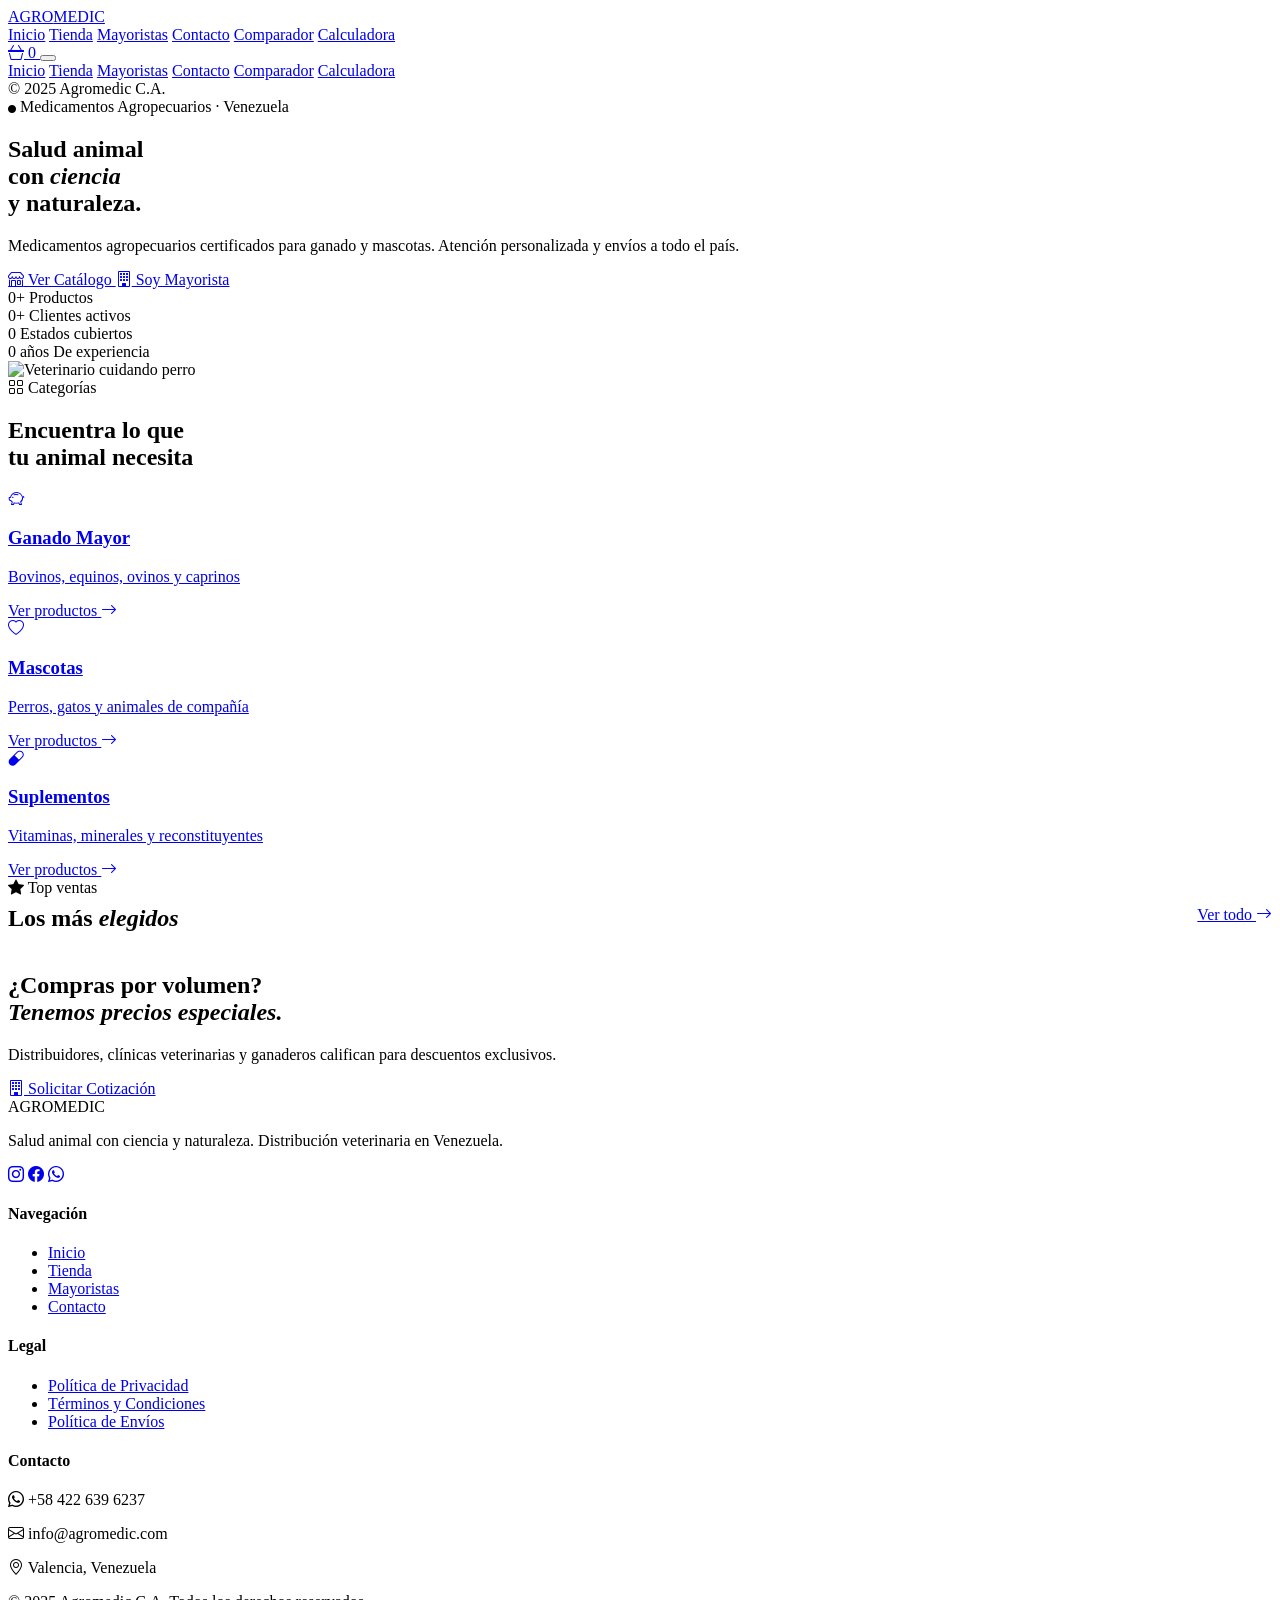
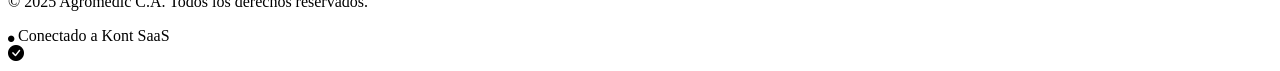
==== index.html @ 15a4a70e "Add files via upload" ====
<!DOCTYPE html>
<html lang="es">
<head>
  <meta charset="UTF-8">
  <meta name="viewport" content="width=device-width, initial-scale=1.0">
  <meta name="description" content="Agromedic — Veterinaria y productos agropecuarios de calidad. Envíos a todo Venezuela.">
  <title>AGROMEDIC — Salud Animal con Ciencia</title>

  <link rel="preconnect" href="https://fonts.googleapis.com">
  <link rel="preconnect" href="https://fonts.gstatic.com" crossorigin>
  <link rel="stylesheet" href="css/main.css">
  <link rel="stylesheet" href="https://cdn.jsdelivr.net/npm/bootstrap-icons@1.11.3/font/bootstrap-icons.min.css">
</head>
<body>

<header class="header" id="header">
  <div class="contenedor header__inner">
    <a href="index.html" class="header__logo">
      <span class="header__logo-dot"></span>AGRO<span>MEDIC</span>
    </a>

    <nav class="nav" aria-label="Navegación principal">
      <a href="index.html"   class="nav__link">Inicio</a>
      <a href="tienda.html"  class="nav__link">Tienda</a>
      <a href="mayoristas.html" class="nav__link">Mayoristas</a>
      <a href="contacto.html"   class="nav__link">Contacto</a>
      <a href="comparador.html"   class="nav__link">Comparador</a>
      <a href="calculadora.html"   class="nav__link">Calculadora</a>
    </nav>

    <div class="header__acciones">
      <a href="carrito.html" class="btn-carrito" aria-label="Ver carrito">
        <i class="bi bi-basket3"></i>
        <span class="contador-carrito" id="contador-carrito">0</span>
      </a>
      <button class="btn-menu" id="btn-menu" aria-label="Menú" aria-expanded="false">
        <span class="btn-menu__line"></span>
        <span class="btn-menu__line"></span>
        <span class="btn-menu__line"></span>
      </button>
    </div>
  </div>
</header>

<div class="nav-drawer" id="nav-drawer" role="dialog" aria-modal="true">
  <div class="nav-drawer__overlay"></div>
  <div class="nav-drawer__panel">
    <a href="index.html"      class="nav-drawer__link">Inicio</a>
    <a href="tienda.html"     class="nav-drawer__link">Tienda</a>
    <a href="mayoristas.html" class="nav-drawer__link">Mayoristas</a>
    <a href="contacto.html"   class="nav-drawer__link">Contacto</a>
    <a href="comparador.html"   class="nav-drawer__link">Comparador</a>
    <a href="calculadora.html"   class="nav-drawer__link">Calculadora</a>
    <div class="nav-drawer__footer">© 2025 Agromedic C.A.</div>
  </div>
</div>

<main>

  <section class="hero section">
    <div class="contenedor hero__content">
      
      <div class="hero__info">
        <div class="hero__tag">
          <i class="bi bi-circle-fill" style="font-size:0.5rem"></i>
          Medicamentos Agropecuarios · Venezuela
        </div>

        <h1 class="hero__titulo">
          Salud animal<br>con <em class="text-lime">ciencia</em><br>y naturaleza.
        </h1>

        <p class="hero__desc">
          Medicamentos agropecuarios certificados para ganado y mascotas.
          Atención personalizada y envíos a todo el país.
        </p>

        <div class="hero__ctas">
          <a href="tienda.html" class="btn btn-primary btn-xl">
            <i class="bi bi-shop"></i> Ver Catálogo
          </a>
          <a href="mayoristas.html" class="btn btn-secondary btn-xl">
            <i class="bi bi-building"></i> Soy Mayorista
          </a>
        </div>

        <div class="hero__stats">
          <div class="hero__stat-item">
            <span class="hero__stat-num" data-target="500" data-suffix="+">0+</span>
            <span class="hero__stat-label">Productos</span>
          </div>
          <div class="hero__stat-item">
            <span class="hero__stat-num" data-target="2000" data-suffix="+">0+</span>
            <span class="hero__stat-label">Clientes activos</span>
          </div>
          <div class="hero__stat-item">
            <span class="hero__stat-num" data-target="23" data-suffix="">0</span>
            <span class="hero__stat-label">Estados cubiertos</span>
          </div>
          <div class="hero__stat-item">
            <span class="hero__stat-num" data-target="5" data-suffix=" años">0 años</span>
            <span class="hero__stat-label">De experiencia</span>
          </div>
        </div>
      </div> 
      <div class="hero__visual">
        <img src="img/pexels-matheus-lara-1785960246-31026881.jpg" alt="Veterinario cuidando perro" class="hero__img">
      </div>
      </div>
  </section>

  <section class="section">
    <div class="contenedor">
      <div class="section__header text-center">
        <span class="section__tag"><i class="bi bi-grid"></i> Categorías</span>
        <h2>Encuentra lo que<br>tu animal necesita</h2>
      </div>

      <div class="categorias-grid">
        <a href="tienda.html?categoria=ganado" class="categoria-card">
          <div class="categoria-card__bg"></div>
          <i class="bi bi-piggy-bank categoria-card__icon" aria-hidden="true"></i>
          <div class="categoria-card__content">
            <h3 class="categoria-card__titulo">Ganado Mayor</h3>
            <p class="categoria-card__subtitulo">Bovinos, equinos, ovinos y caprinos</p>
            <span class="categoria-card__arrow">
              Ver productos <i class="bi bi-arrow-right"></i>
            </span>
          </div>
        </a>

        <a href="tienda.html?categoria=mascotas" class="categoria-card">
          <div class="categoria-card__bg"></div>
          <i class="bi bi-heart categoria-card__icon" aria-hidden="true"></i>
          <div class="categoria-card__content">
            <h3 class="categoria-card__titulo">Mascotas</h3>
            <p class="categoria-card__subtitulo">Perros, gatos y animales de compañía</p>
            <span class="categoria-card__arrow">
              Ver productos <i class="bi bi-arrow-right"></i>
            </span>
          </div>
        </a>

        <a href="tienda.html?tipo=suplemento" class="categoria-card">
          <div class="categoria-card__bg"></div>
          <i class="bi bi-capsule categoria-card__icon" aria-hidden="true"></i>
          <div class="categoria-card__content">
            <h3 class="categoria-card__titulo">Suplementos</h3>
            <p class="categoria-card__subtitulo">Vitaminas, minerales y reconstituyentes</p>
            <span class="categoria-card__arrow">
              Ver productos <i class="bi bi-arrow-right"></i>
            </span>
          </div>
        </a>
      </div>
    </div>
  </section>

  <section class="section">
    <div class="contenedor">
      <div class="section__header" style="display:flex;align-items:center;justify-content:space-between;flex-wrap:wrap;gap:1rem">
        <div>
          <span class="section__tag"><i class="bi bi-star-fill"></i> Top ventas</span>
          <h2 style="margin-top:.5rem">Los más <em class="text-lime">elegidos</em></h2>
        </div>
        <a href="tienda.html" class="btn btn-secondary">
          Ver todo <i class="bi bi-arrow-right"></i>
        </a>
      </div>

      <div class="productos-grid" id="productos-destacados-grid">
        <div class="tarjeta-skeleton"><div class="tarjeta-skeleton__img skeleton"></div><div class="tarjeta-skeleton__body"><div class="tarjeta-skeleton__title skeleton"></div><div class="tarjeta-skeleton__desc1 skeleton"></div><div class="tarjeta-skeleton__price skeleton"></div></div></div>
        <div class="tarjeta-skeleton"><div class="tarjeta-skeleton__img skeleton"></div><div class="tarjeta-skeleton__body"><div class="tarjeta-skeleton__title skeleton"></div><div class="tarjeta-skeleton__desc1 skeleton"></div><div class="tarjeta-skeleton__price skeleton"></div></div></div>
        <div class="tarjeta-skeleton"><div class="tarjeta-skeleton__img skeleton"></div><div class="tarjeta-skeleton__body"><div class="tarjeta-skeleton__title skeleton"></div><div class="tarjeta-skeleton__desc1 skeleton"></div><div class="tarjeta-skeleton__price skeleton"></div></div></div>
        <div class="tarjeta-skeleton"><div class="tarjeta-skeleton__img skeleton"></div><div class="tarjeta-skeleton__body"><div class="tarjeta-skeleton__title skeleton"></div><div class="tarjeta-skeleton__desc1 skeleton"></div><div class="tarjeta-skeleton__price skeleton"></div></div></div>
      </div>
    </div>
  </section>

  <section class="section">
    <div class="contenedor">
      <div class="banner-cta">
        <div class="banner-cta__content">
          <h2 class="banner-cta__titulo">¿Compras por volumen?<br><em class="text-lime">Tenemos precios especiales.</em></h2>
          <p class="banner-cta__desc">Distribuidores, clínicas veterinarias y ganaderos califican para descuentos exclusivos.</p>
        </div>
        <a href="mayoristas.html" class="btn btn-primary btn-lg" style="flex-shrink:0">
          <i class="bi bi-building"></i> Solicitar Cotización
        </a>
      </div>
    </div>
  </section>

</main>

<footer class="footer">
  <div class="contenedor footer__grid">
    <div>
      <div class="footer__logo">AGRO<span style="color:var(--c-cream)">MEDIC</span></div>
      <p class="footer__desc">Salud animal con ciencia y naturaleza. Distribución veterinaria en Venezuela.</p>
      <div class="footer__social">
        <a href="#" class="footer__social-link" aria-label="Instagram"><i class="bi bi-instagram"></i></a>
        <a href="#" class="footer__social-link" aria-label="Facebook"><i class="bi bi-facebook"></i></a>
        <a href="https://wa.me/584226396237" class="footer__social-link" aria-label="WhatsApp"><i class="bi bi-whatsapp"></i></a>
      </div>
    </div>

    <div>
      <h4 class="footer__col-title">Navegación</h4>
      <ul class="footer__links">
        <li><a href="index.html">Inicio</a></li>
        <li><a href="tienda.html">Tienda</a></li>
        <li><a href="mayoristas.html">Mayoristas</a></li>
        <li><a href="contacto.html">Contacto</a></li>
      </ul>
    </div>

    <div>
      <h4 class="footer__col-title">Legal</h4>
      <ul class="footer__links">
        <li><a href="#">Política de Privacidad</a></li>
        <li><a href="#">Términos y Condiciones</a></li>
        <li><a href="#">Política de Envíos</a></li>
      </ul>
    </div>

    <div>
      <h4 class="footer__col-title">Contacto</h4>
      <p class="footer__contact-item"><i class="bi bi-whatsapp"></i> +58 422 639 6237</p>
      <p class="footer__contact-item"><i class="bi bi-envelope"></i> info@agromedic.com</p>
      <p class="footer__contact-item"><i class="bi bi-geo-alt"></i> Valencia, Venezuela</p>
    </div>
  </div>

  <div class="footer__bottom">
    <p class="footer__copy">© 2025 Agromedic C.A. Todos los derechos reservados.</p>
    <span class="footer__badge"><i class="bi bi-circle-fill" style="font-size:.4rem"></i> Conectado a Kont SaaS</span>
  </div>
</footer>

<div class="toast" id="toast-global" role="alert" aria-live="polite">
  <i class="bi bi-check-circle-fill toast__icon" id="toast-icono"></i>
  <span class="toast__texto" id="toast-texto"></span>
</div>

<script src="js/app.js"></script>
</body>
</html>
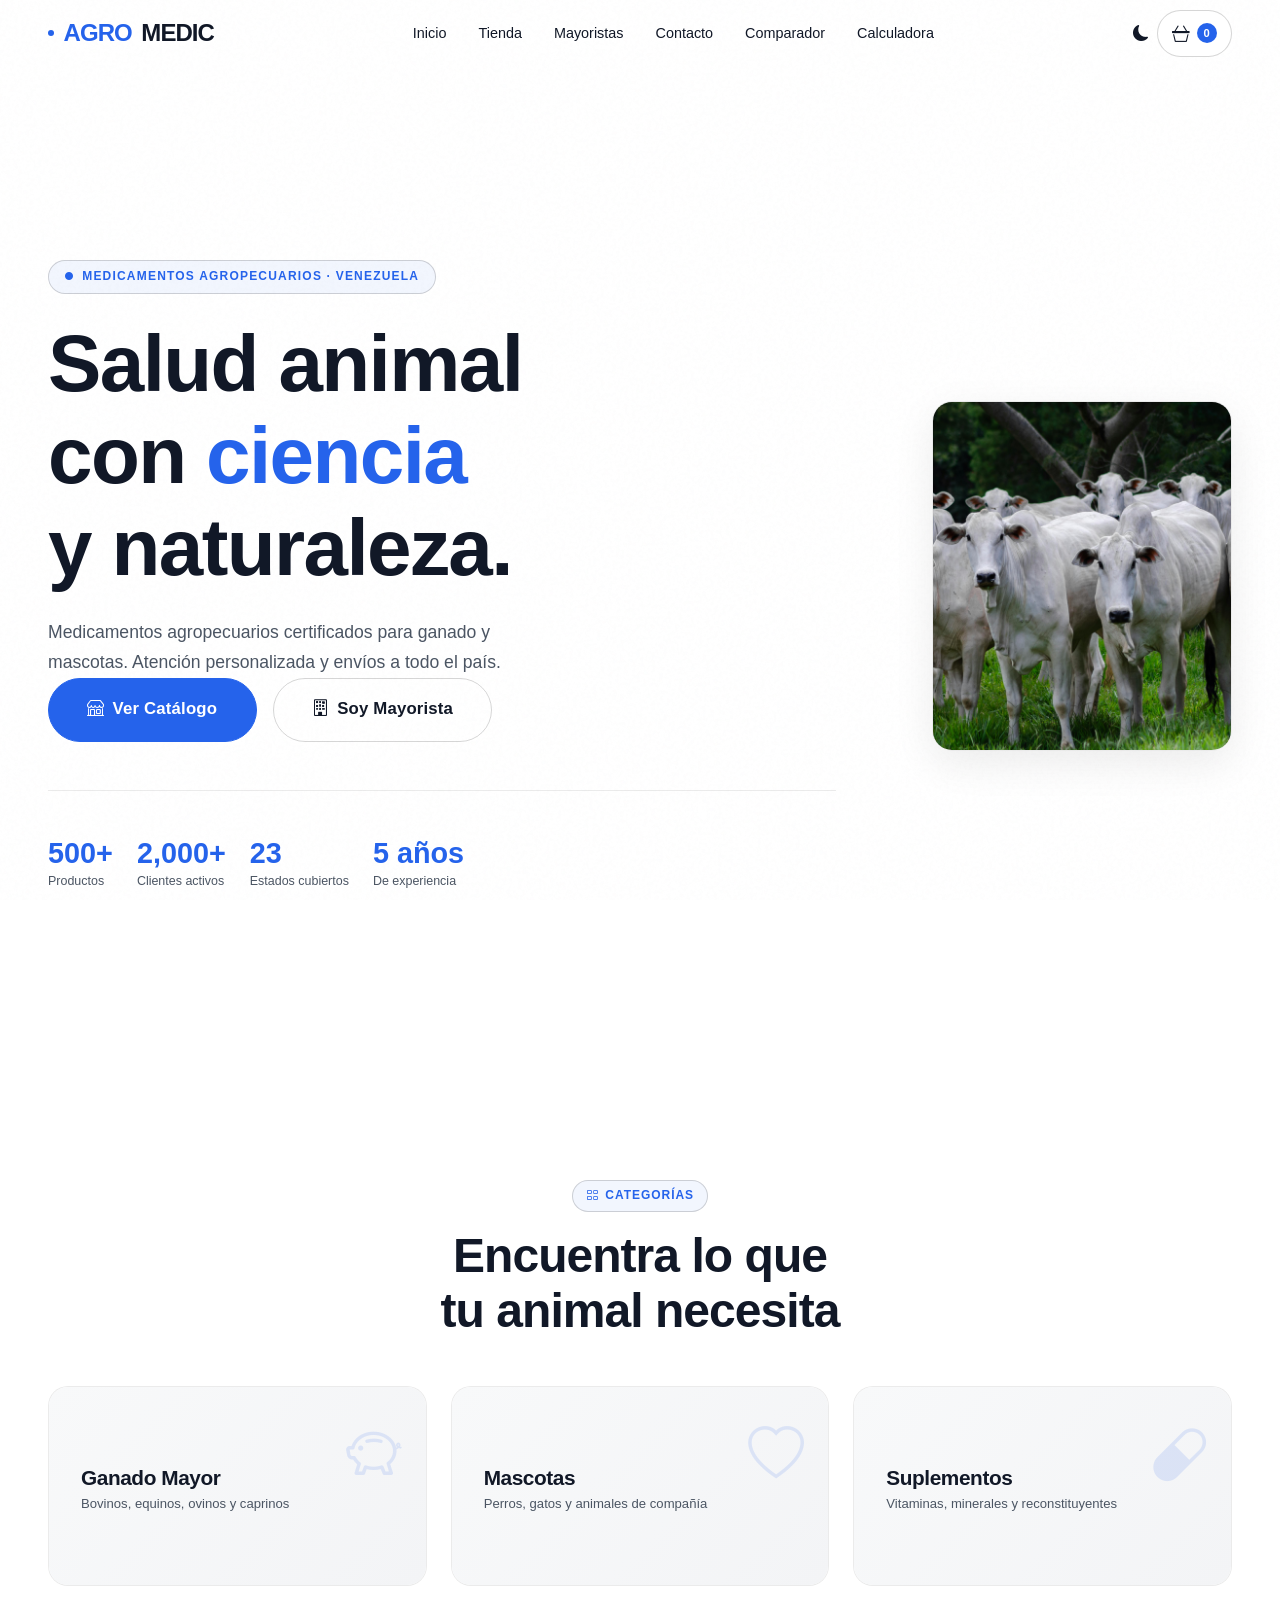
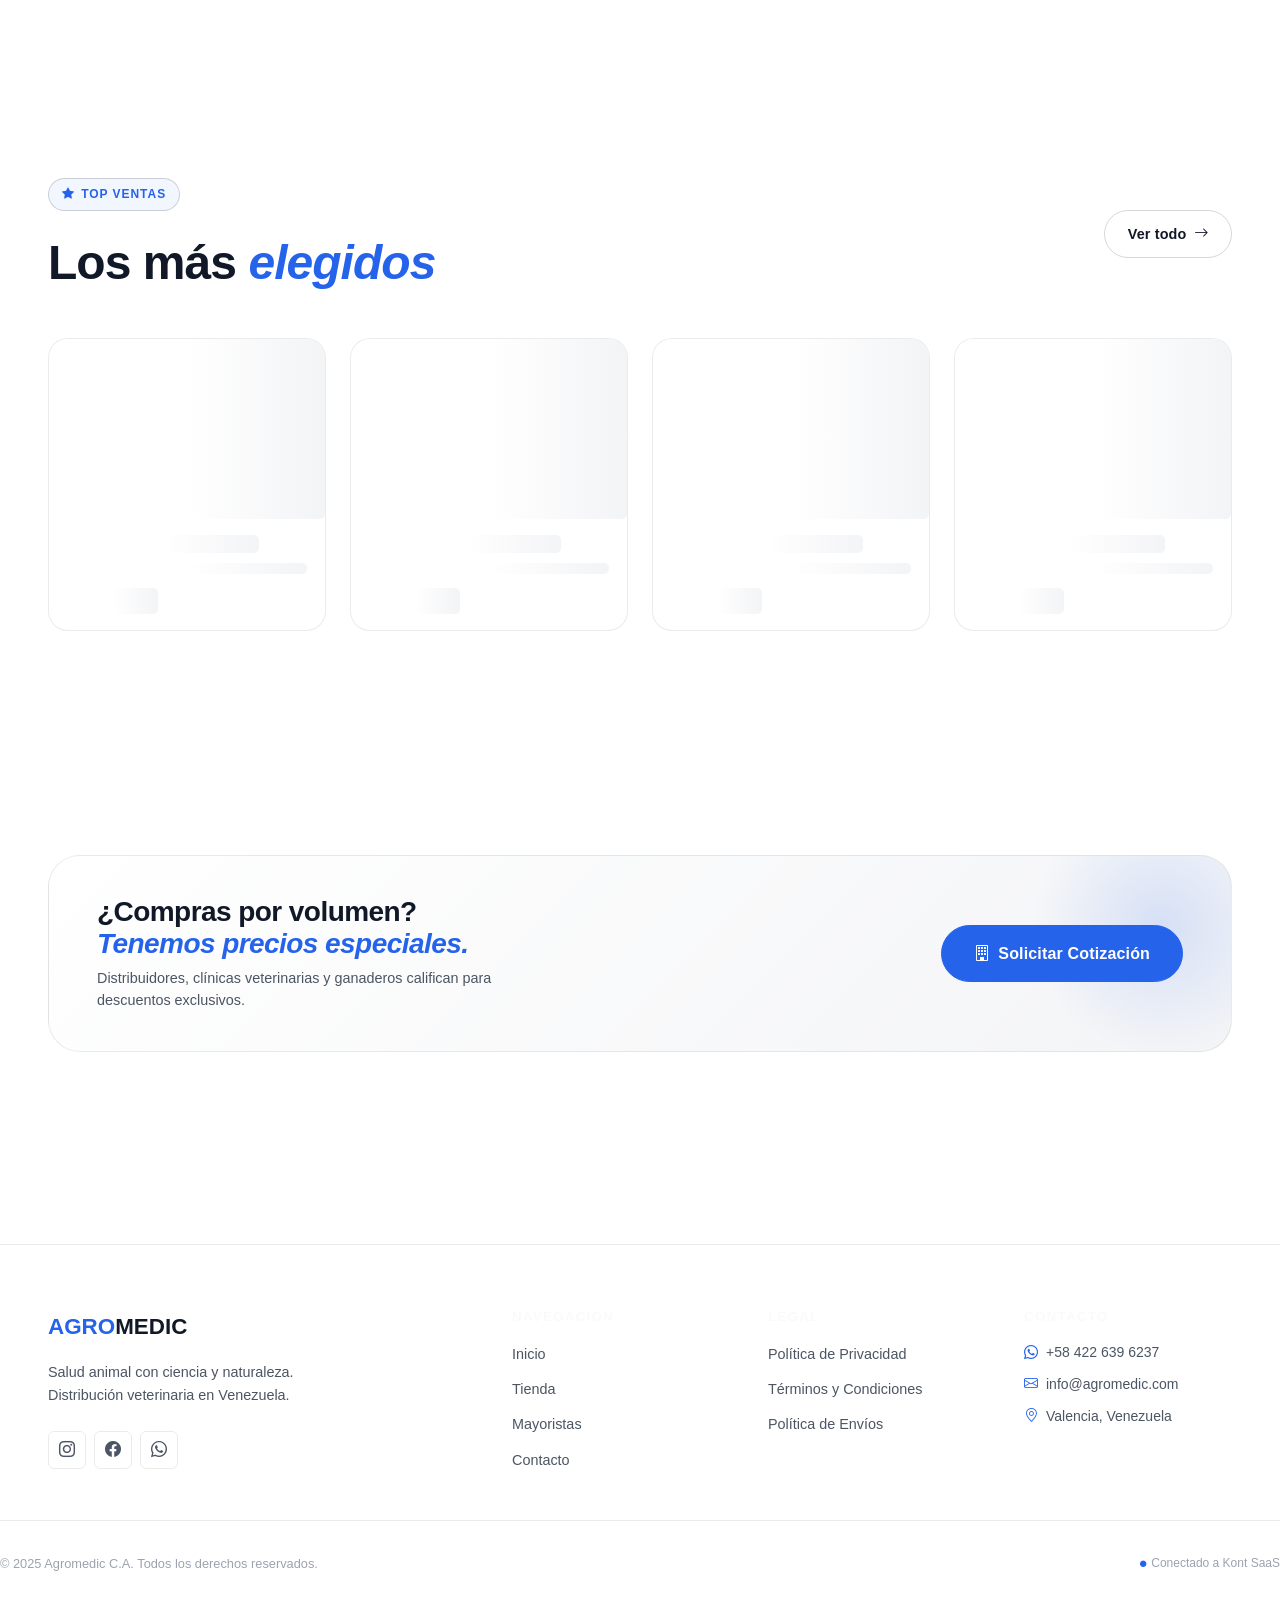
==== commit 3215ece2: "cambios" ====
--- a/index.html
+++ b/index.html
@@ -29,17 +29,20 @@
     </nav>
 
     <div class="header__acciones">
-      <a href="carrito.html" class="btn-carrito" aria-label="Ver carrito">
-        <i class="bi bi-basket3"></i>
-        <span class="contador-carrito" id="contador-carrito">0</span>
-      </a>
-      <button class="btn-menu" id="btn-menu" aria-label="Menú" aria-expanded="false">
-        <span class="btn-menu__line"></span>
-        <span class="btn-menu__line"></span>
-        <span class="btn-menu__line"></span>
-      </button>
-    </div>
-  </div>
+  <button class="btn-theme-toggle" id="btn-theme-toggle" aria-label="Cambiar tema oscuro/claro">
+    <i class="bi bi-moon-fill" id="theme-icon"></i>
+  </button>
+
+  <a href="carrito.html" class="btn-carrito" aria-label="Ver carrito">
+    <i class="bi bi-basket3"></i>
+    <span class="contador-carrito" id="contador-carrito">0</span>
+  </a>
+  <button class="btn-menu" id="btn-menu" aria-label="Menú" aria-expanded="false">
+    <span class="btn-menu__line"></span>
+    <span class="btn-menu__line"></span>
+    <span class="btn-menu__line"></span>
+  </button>
+</div>
 </header>
 
 <div class="nav-drawer" id="nav-drawer" role="dialog" aria-modal="true">
@@ -196,7 +199,7 @@
 <footer class="footer">
   <div class="contenedor footer__grid">
     <div>
-      <div class="footer__logo">AGRO<span style="color:var(--c-cream)">MEDIC</span></div>
+      <div class="footer__logo">AGRO<span>MEDIC</span></div>
       <p class="footer__desc">Salud animal con ciencia y naturaleza. Distribución veterinaria en Venezuela.</p>
       <div class="footer__social">
         <a href="#" class="footer__social-link" aria-label="Instagram"><i class="bi bi-instagram"></i></a>
--- a/css/main.css
+++ b/css/main.css
@@ -0,0 +1,6 @@
+
+@import url('base.css');
+@import url('layout.css');
+@import url('componentes.css');
+@import url('productos.css');
+@import url('contacto.css');
